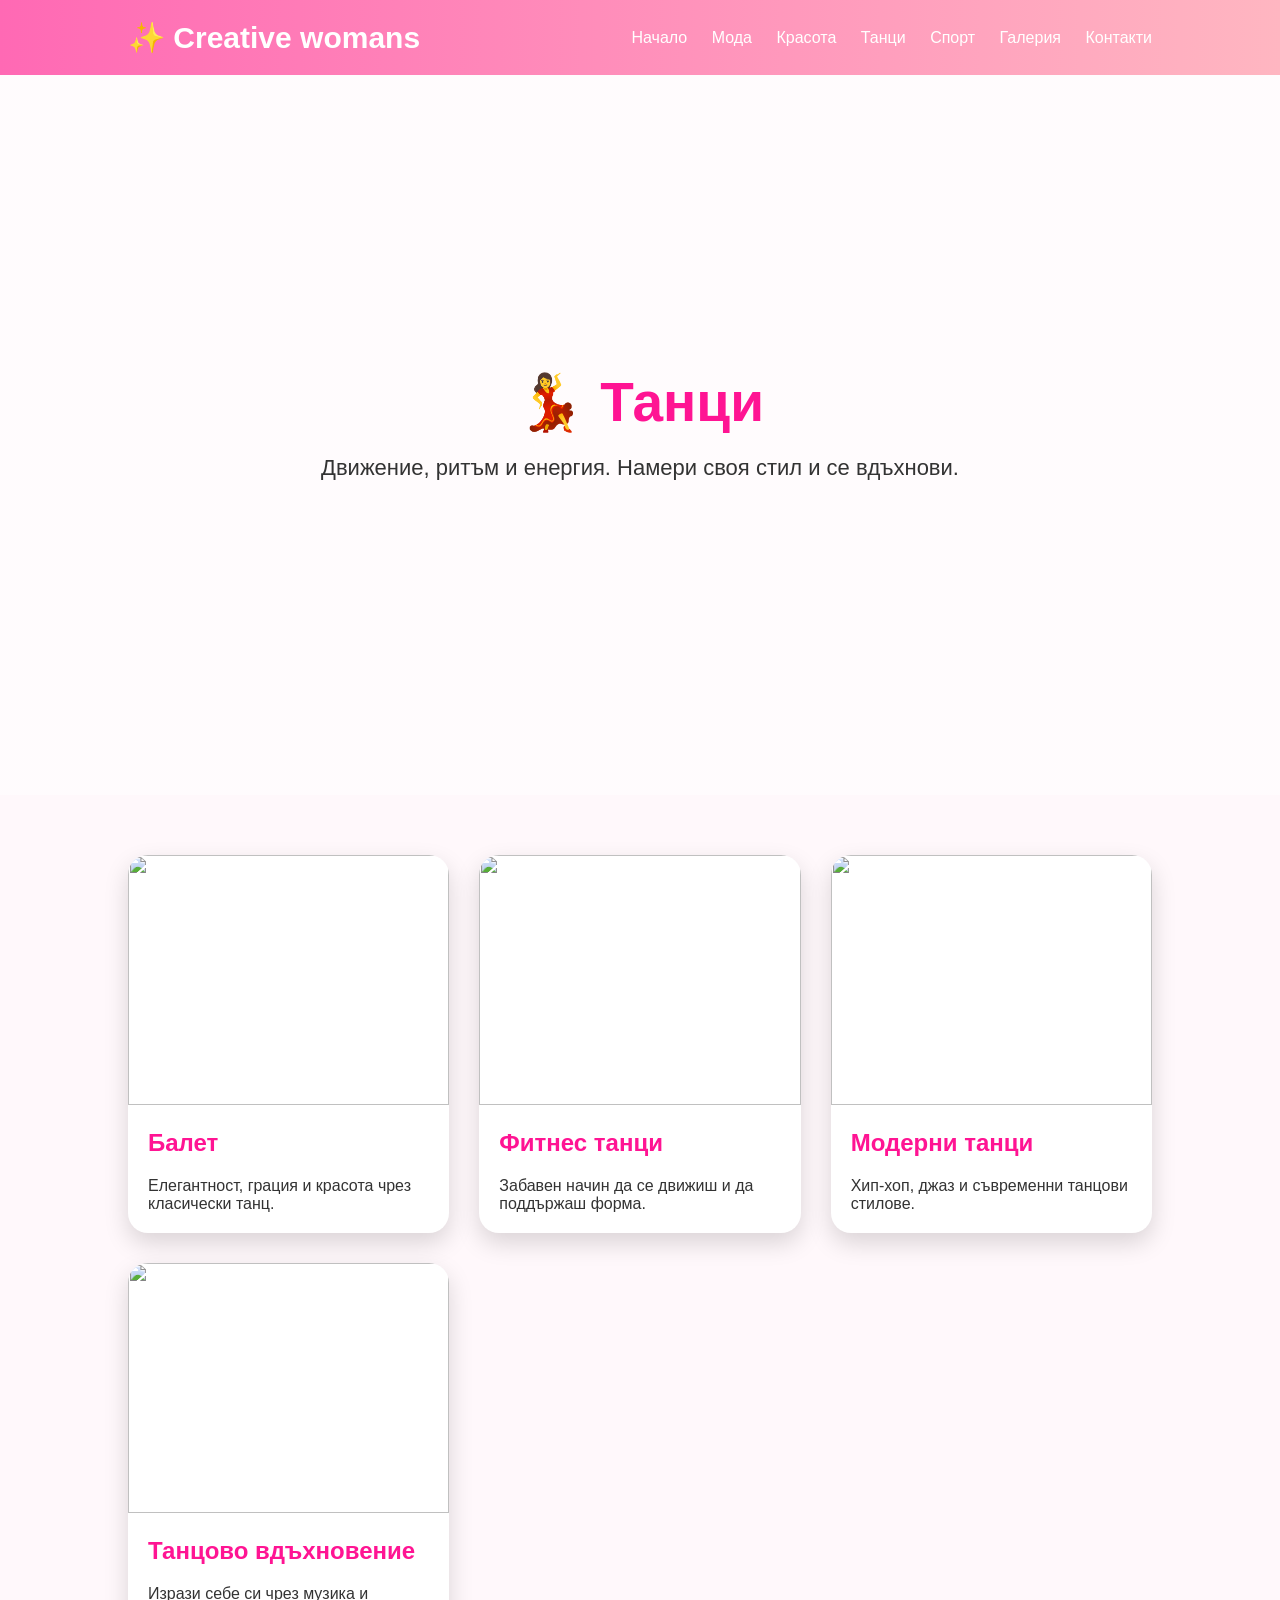
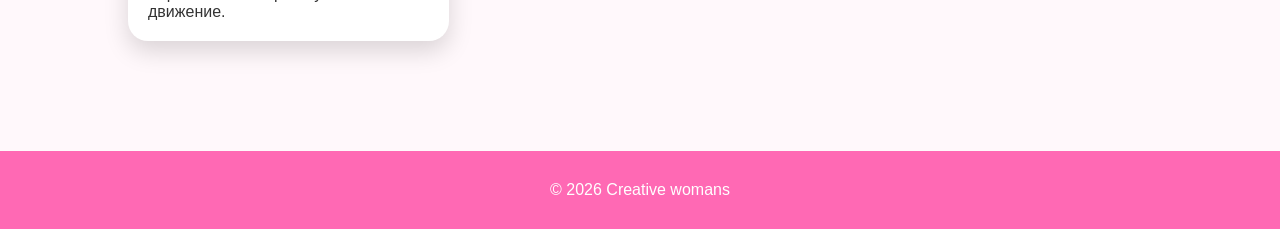
==== dance.html @ 53c62805 "Add initial dance.html file with content and structure" ====
<!DOCTYPE html>
<html lang="bg">

<head>

<meta charset="UTF-8">
<meta name="viewport" content="width=device-width, initial-scale=1.0">

<title>Creative womans | Танци</title>

<link rel="stylesheet" href="css/style.css">

</head>


<body>


<header>

<div class="logo">
✨ Creative womans
</div>


<nav>

<a href="index.html">Начало</a>
<a href="fashion.html">Мода</a>
<a href="beauty.html">Красота</a>
<a href="dance.html">Танци</a>
<a href="sport.html">Спорт</a>
<a href="gallery.html">Галерия</a>
<a href="contact.html">Контакти</a>

</nav>

</header>



<section class="hero">

<h1>💃 Танци</h1>

<p>
Движение, ритъм и енергия. Намери своя стил и се вдъхнови.
</p>

</section>



<section class="cards">


<div class="card">

<img src="https://images.unsplash.com/photo-1508700929628-666bc8bd84ea?w=600">

<h2>Балет</h2>

<p>
Елегантност, грация и красота чрез класически танц.
</p>

</div>



<div class="card">

<img src="https://images.unsplash.com/photo-1518611012118-696072aa579a?w=600">

<h2>Фитнес танци</h2>

<p>
Забавен начин да се движиш и да поддържаш форма.
</p>

</div>



<div class="card">

<img src="https://images.unsplash.com/photo-1547153760-18fc86324498?w=600">

<h2>Модерни танци</h2>

<p>
Хип-хоп, джаз и съвременни танцови стилове.
</p>

</div>



<div class="card">

<img src="https://images.unsplash.com/photo-1524594152303-9fd13543fe6e?w=600">

<h2>Танцово вдъхновение</h2>

<p>
Изрази себе си чрез музика и движение.
</p>

</div>


</section>



<footer>

© 2026 Creative womans

</footer>


</body>

</html>
---- css/style.css ----
*{
    margin:0;
    padding:0;
    box-sizing:border-box;
}

body{
    font-family:'Poppins',sans-serif;
    background:#fff8fb;
    color:#333;
}

header{
    background:linear-gradient(90deg,#ff69b4,#ffb6c1);
    display:flex;
    justify-content:space-between;
    align-items:center;
    padding:20px 10%;
    position:sticky;
    top:0;
    z-index:1000;
}

.logo{
    font-size:30px;
    font-weight:bold;
    color:white;
}

nav a{
    color:white;
    text-decoration:none;
    margin-left:20px;
    font-weight:500;
    transition:.3s;
}

nav a:hover{
    color:gold;
}

.hero{
    height:80vh;
    display:flex;
    flex-direction:column;
    justify-content:center;
    align-items:center;
    text-align:center;
    padding:20px;
    background:linear-gradient(rgba(255,255,255,.5),rgba(255,255,255,.5)),
    url("https://images.unsplash.com/photo-1529139574466-a303027c1d8b?w=1600") center/cover;
}

.hero h1{
    font-size:55px;
    color:#ff1493;
}

.hero p{
    max-width:700px;
    margin:20px;
    font-size:22px;
}

.button{
    background:#ff1493;
    color:white;
    padding:15px 35px;
    border-radius:30px;
    text-decoration:none;
    font-size:18px;
    transition:.3s;
}

.button:hover{
    background:gold;
    color:black;
}

.cards{
    display:grid;
    grid-template-columns:repeat(auto-fit,minmax(250px,1fr));
    gap:30px;
    padding:60px 10%;
}

.card{
    background:white;
    border-radius:20px;
    overflow:hidden;
    box-shadow:0 10px 25px rgba(0,0,0,.15);
    transition:.3s;
}

.card:hover{
    transform:translateY(-10px);
}

.card img{
    width:100%;
    height:250px;
    object-fit:cover;
}

.card h2{
    padding:20px;
    color:#ff1493;
}

.card p{
    padding:0 20px 20px;
}

footer{
    background:#ff69b4;
    color:white;
    text-align:center;
    padding:30px;
    margin-top:50px;
}

@media(max-width:768px){

header{
    flex-direction:column;
}

nav{
    margin-top:15px;
}

nav a{
    display:block;
    margin:10px 0;
}

.hero h1{
    font-size:38px;
}

.hero p{
    font-size:18px;
}

}
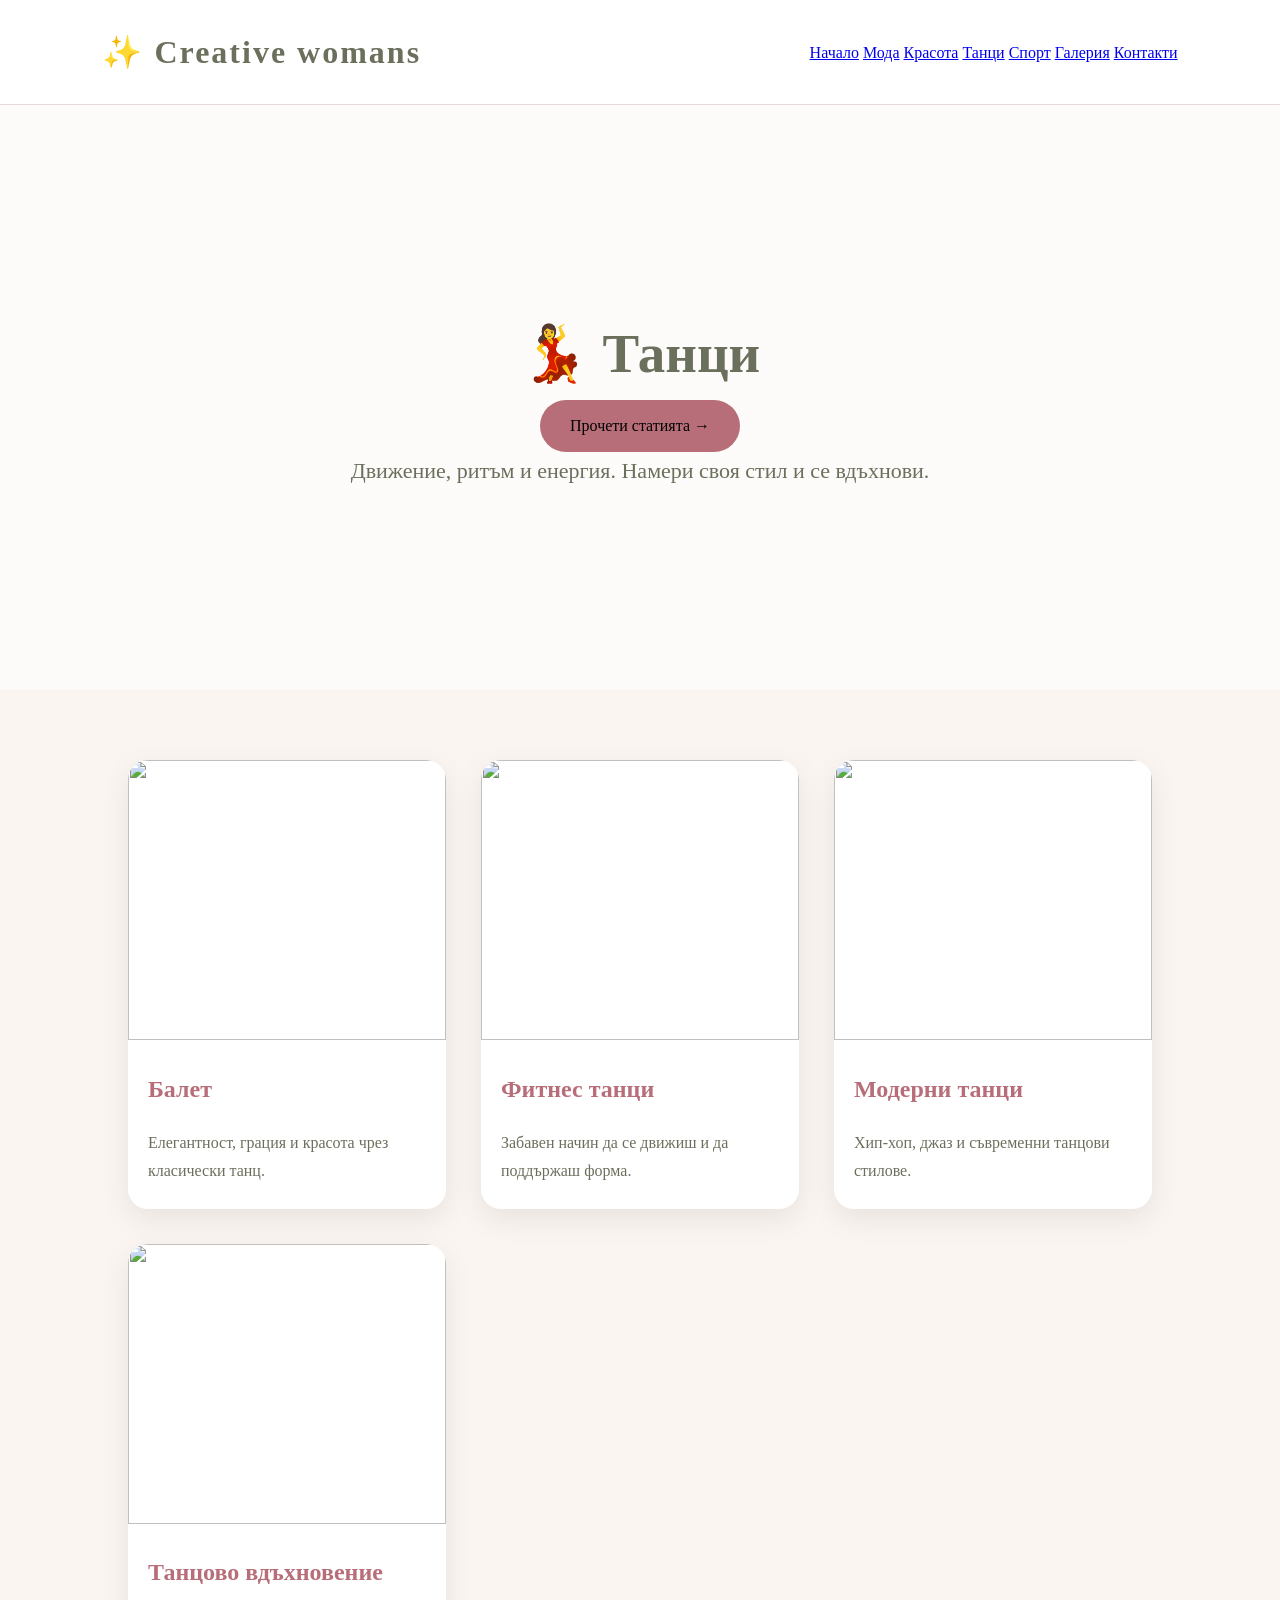
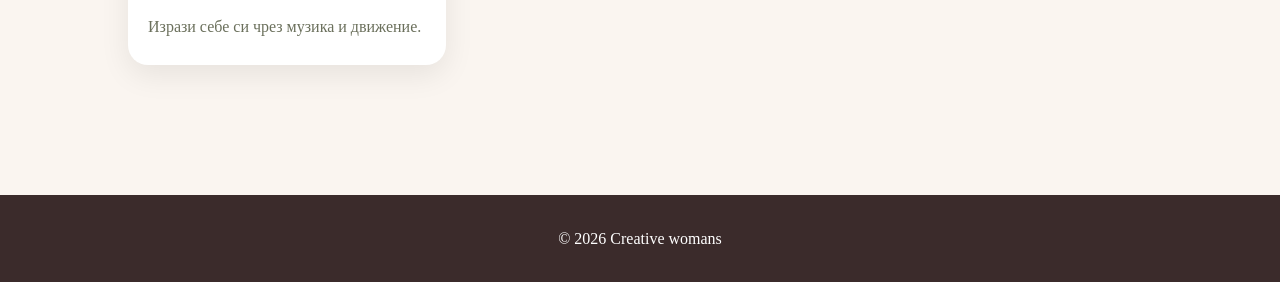
==== commit 56f0bb9d: "Add link to fitness dance article in dance.html" ====
--- a/dance.html
+++ b/dance.html
@@ -42,7 +42,9 @@
 <section class="hero">
 
 <h1>💃 Танци</h1>
-
+<a class="button" href="articles/fitnes-tanci.html">
+Прочети статията →
+</a>
 <p>
 Движение, ритъм и енергия. Намери своя стил и се вдъхнови.
 </p>
--- a/css/style.css
+++ b/css/style.css
@@ -5,141 +5,299 @@
 }
 
 body{
-    font-family:'Poppins',sans-serif;
-    background:#fff8fb;
-    color:#333;
-}
+    font-family: "Georgia", serif;
+    background:#faf5f0;
+    color:#6b705c;
+    line-height:1.7;
+}
+
+
+/* HEADER */
 
 header{
-    background:linear-gradient(90deg,#ff69b4,#ffb6c1);
+    background:#fff;
     display:flex;
     justify-content:space-between;
     align-items:center;
-    padding:20px 10%;
+    padding:25px 8%;
+    border-bottom:1px solid #ead8d8;
     position:sticky;
     top:0;
-    z-index:1000;
-}
+    z-index:100;
+}
+
 
 .logo{
-    font-size:30px;
+    font-size:32px;
     font-weight:bold;
-    color:white;
-}
+    color:#6b705c;
+    letter-spacing:2px;
+}
+}
+
 
 nav a{
-    color:white;
     text-decoration:none;
+    color:#6b705c;
     margin-left:20px;
-    font-weight:500;
-    transition:.3s;
-}
+    font-size:17px;
+}
+
 
 nav a:hover{
-    color:gold;
-}
+    color:#6b705c;
+}
+
+
+
+/* HERO */
 
 .hero{
-    height:80vh;
+
+    min-height:65vh;
     display:flex;
     flex-direction:column;
     justify-content:center;
     align-items:center;
     text-align:center;
-    padding:20px;
-    background:linear-gradient(rgba(255,255,255,.5),rgba(255,255,255,.5)),
-    url("https://images.unsplash.com/photo-1529139574466-a303027c1d8b?w=1600") center/cover;
-}
+
+    background:
+    linear-gradient(
+    rgba(255,255,255,.65),
+    rgba(255,255,255,.65)
+    ),
+    url("https://images.unsplash.com/photo-1487412720507-e7ab37603c6f?w=1600");
+
+    background-size:cover;
+    background-position:center;
+
+    padding:40px;
+
+}
+
 
 .hero h1{
+
     font-size:55px;
-    color:#ff1493;
-}
+    color:#6b705c;
+
+}
+
 
 .hero p{
+
+    font-size:22px;
     max-width:700px;
-    margin:20px;
-    font-size:22px;
-}
-
-.button{
-    background:#ff1493;
-    color:white;
-    padding:15px 35px;
-    border-radius:30px;
-    text-decoration:none;
-    font-size:18px;
-    transition:.3s;
-}
-
-.button:hover{
-    background:gold;
-    color:black;
-}
+
+}
+
+
+
+/* КАРТИ */
 
 .cards{
+
     display:grid;
-    grid-template-columns:repeat(auto-fit,minmax(250px,1fr));
-    gap:30px;
-    padding:60px 10%;
-}
+    grid-template-columns:
+    repeat(auto-fit,minmax(280px,1fr));
+
+    gap:35px;
+
+    padding:70px 10%;
+
+}
+
+
 
 .card{
+
     background:white;
     border-radius:20px;
     overflow:hidden;
-    box-shadow:0 10px 25px rgba(0,0,0,.15);
-    transition:.3s;
-}
-
-.card:hover{
-    transform:translateY(-10px);
-}
+
+    box-shadow:
+    0 10px 30px rgba(0,0,0,.08);
+
+    padding-bottom:25px;
+
+}
+
+
 
 .card img{
+
     width:100%;
-    height:250px;
+    height:280px;
     object-fit:cover;
-}
+
+}
+
 
 .card h2{
+
     padding:20px;
-    color:#ff1493;
-}
+    color:#b76e79;
+
+}
+
 
 .card p{
-    padding:0 20px 20px;
-}
+
+    padding:0 20px;
+
+}
+
+
+
+/* СТАТИИ */
+
+.article-page{
+
+    max-width:900px;
+    margin:60px auto;
+    background:white;
+    padding:40px;
+    border-radius:25px;
+
+    box-shadow:
+    0 10px 30px rgba(0,0,0,.08);
+
+}
+
+
+
+.article-image{
+
+    width:100%;
+    border-radius:20px;
+    margin-bottom:30px;
+
+}
+
+
+
+.article-page h1{
+
+    color:#6b705c;
+    font-size:45px;
+    margin-bottom:20px;
+
+}
+
+
+.article-page h2{
+
+   color:#6b705c;
+    margin-top:35px;
+
+}
+
+
+.article-page p{
+
+    font-size:19px;
+    margin-top:15px;
+
+}
+
+
+.article-info{
+
+   color:#6b705c;
+    margin-bottom:25px;
+
+}
+
+
+
+/* БУТОНИ */
+
+.button{
+
+    display:inline-block;
+    background:#b76e79;
+    color:black;
+
+    padding:12px 30px;
+
+    border-radius:30px;
+
+    text-decoration:none;
+
+}
+
+
+
+.button:hover{
+
+    background:#8f5963;
+
+}
+
+
+
+/* FOOTER */
 
 footer{
-    background:#ff69b4;
+
+    background:#3b2b2b;
     color:white;
+
     text-align:center;
+
     padding:30px;
-    margin-top:50px;
-}
+
+    margin-top:60px;
+
+}
+
+
+
+/* ТЕЛЕФОН */
 
 @media(max-width:768px){
 
 header{
+
     flex-direction:column;
-}
+
+}
+
 
 nav{
-    margin-top:15px;
-}
+
+    margin-top:20px;
+
+}
+
 
 nav a{
+
     display:block;
-    margin:10px 0;
-}
+    margin:10px;
+
+}
+
 
 .hero h1{
-    font-size:38px;
-}
-
-.hero p{
-    font-size:18px;
-}
-
-}
+
+    font-size:35px;
+
+}
+
+
+.article-page{
+
+    margin:20px;
+    padding:25px;
+
+}
+
+
+.article-page h1{
+
+    font-size:32px;
+
+}
+
+}
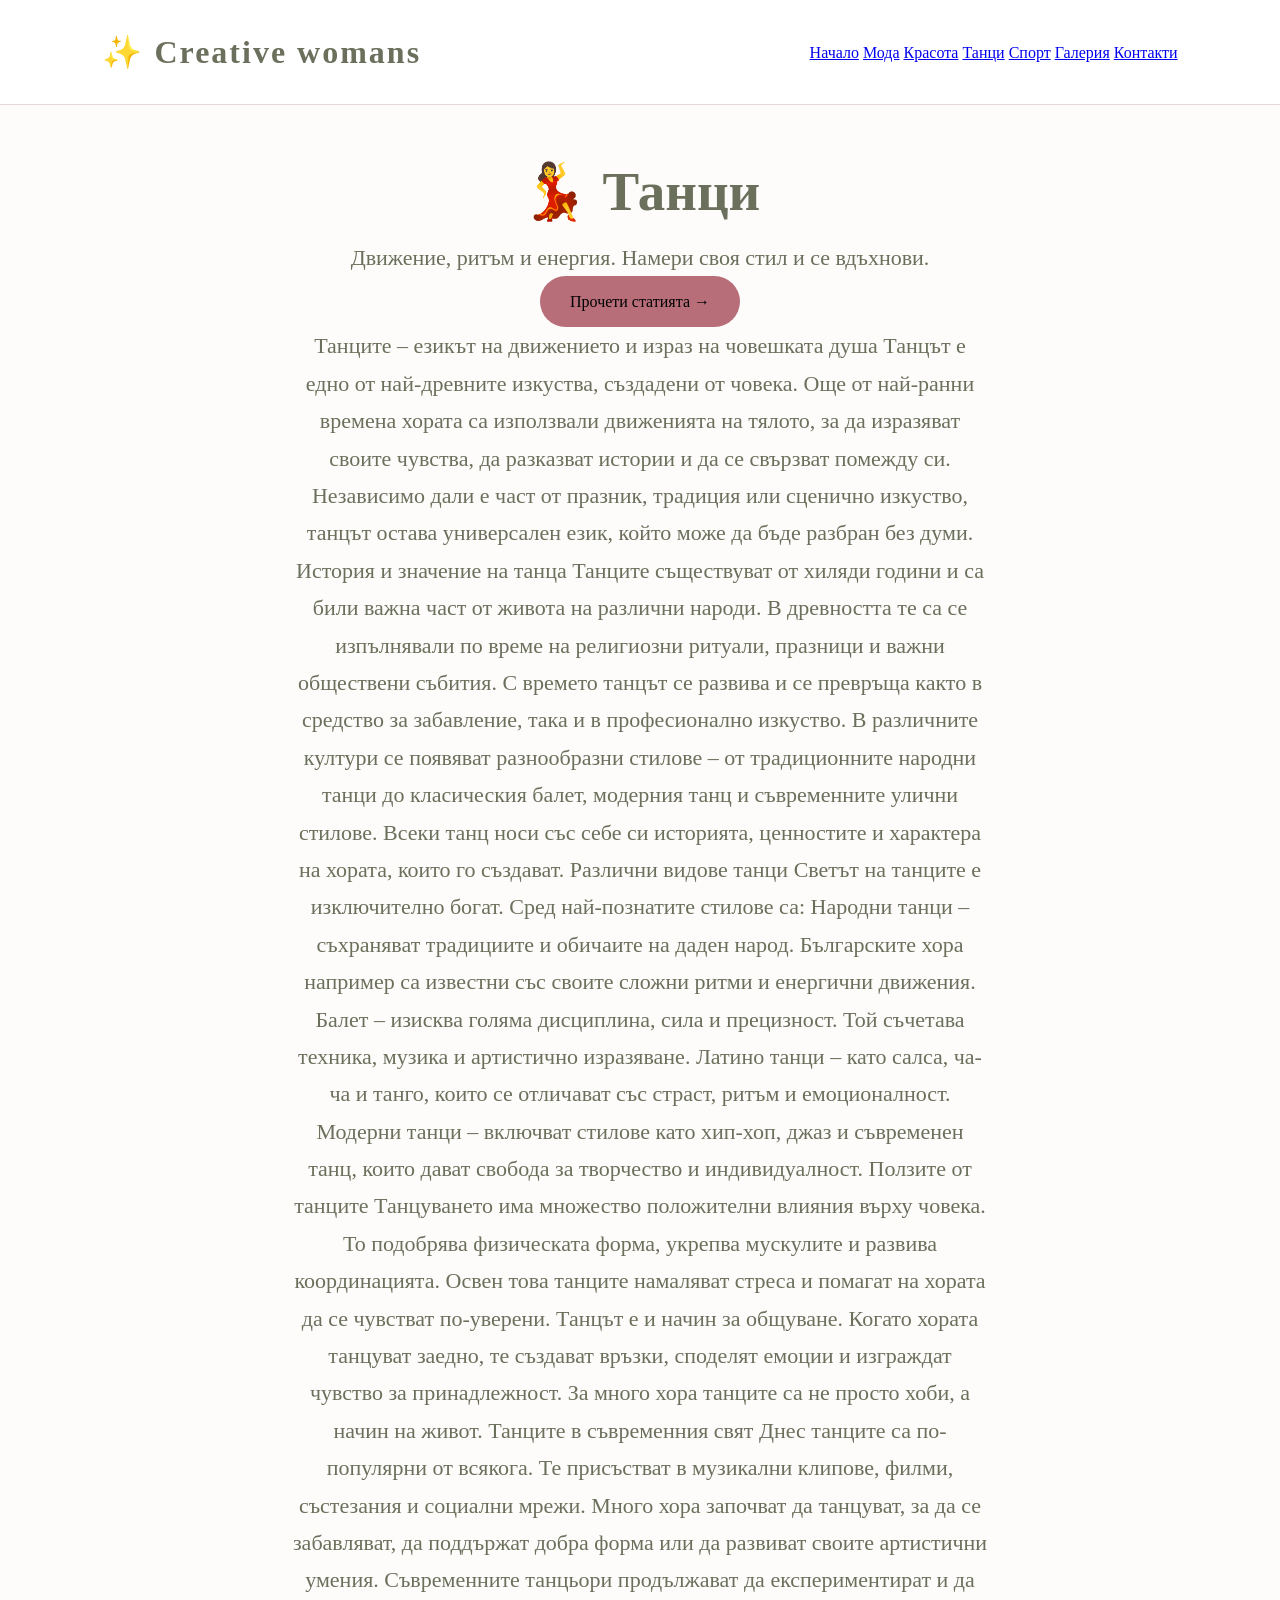
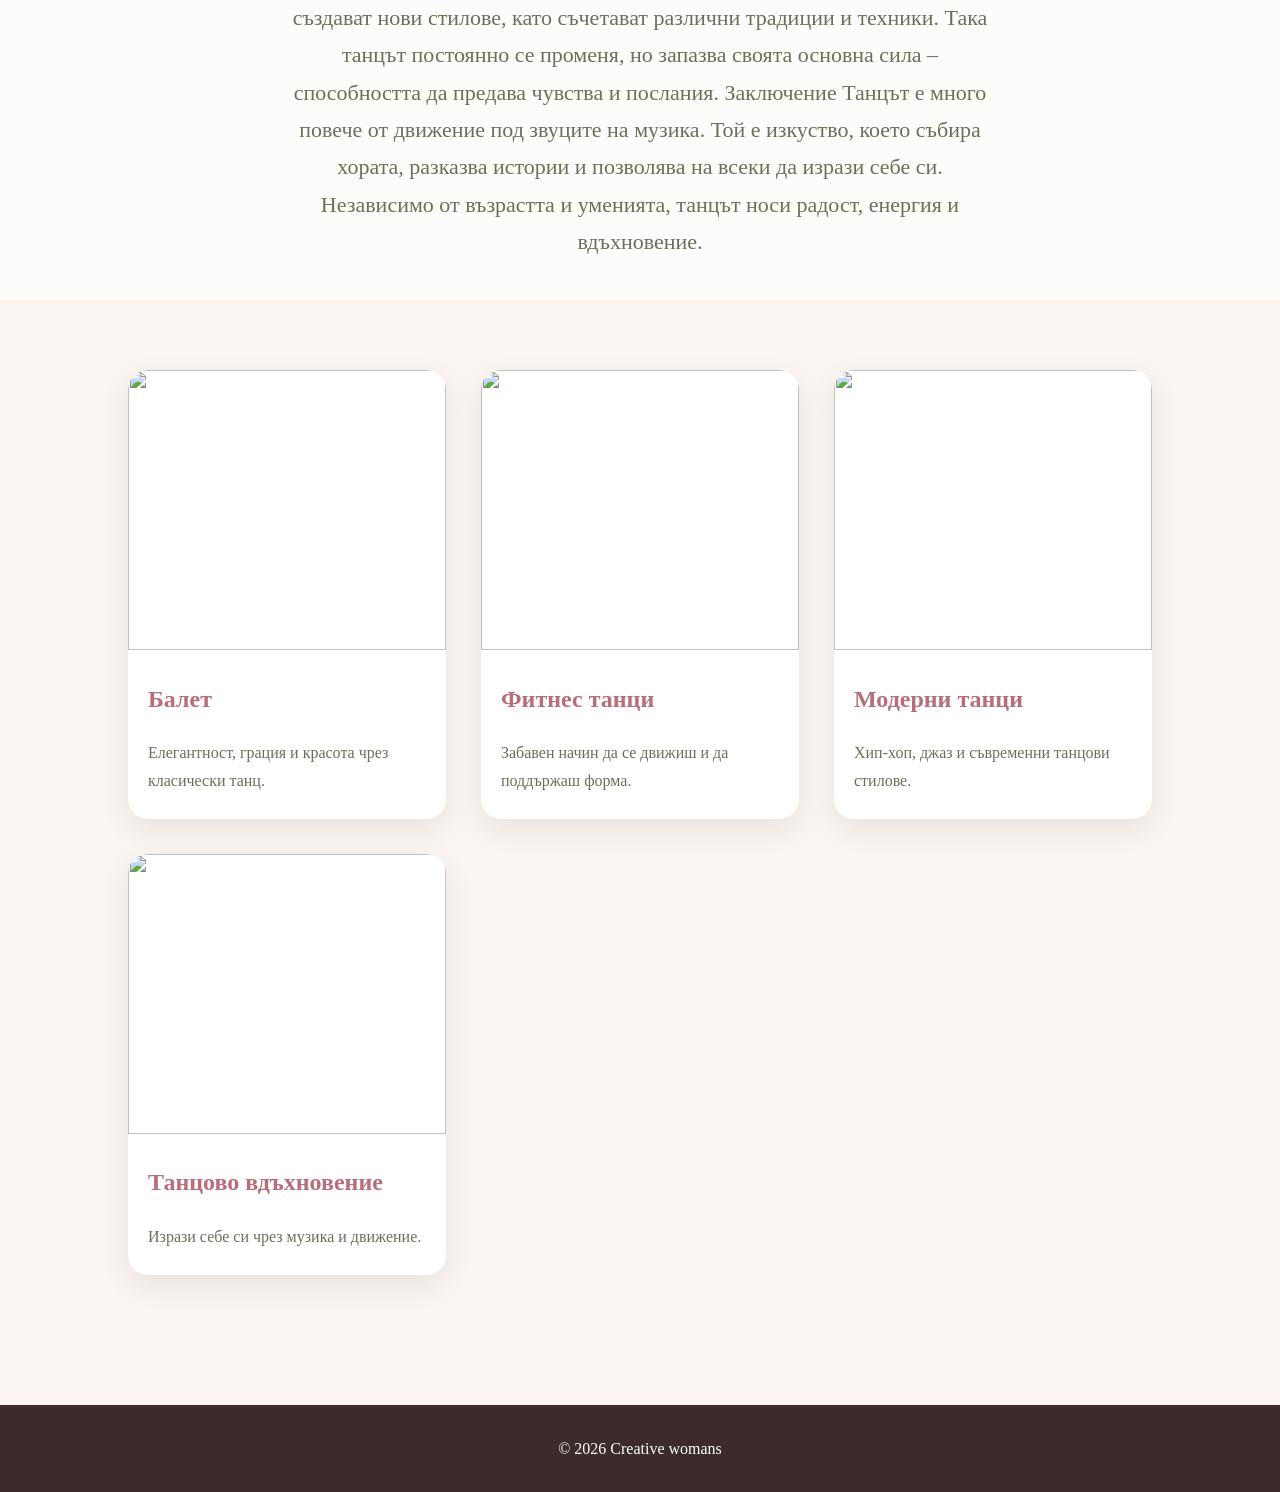
==== commit 1dd08253: "Enhance dance.html with comprehensive dance content Added detailed information about dance, its hist" ====
--- a/dance.html
+++ b/dance.html
@@ -42,13 +42,47 @@
 <section class="hero">
 
 <h1>💃 Танци</h1>
+  
+
+<p>
+Движение, ритъм и енергия. Намери своя стил и се вдъхнови.
+</p>
 <a class="button" href="articles/fitnes-tanci.html">
 Прочети статията →
 </a>
-<p>
-Движение, ритъм и енергия. Намери своя стил и се вдъхнови.
-</p>
+  <p>Танците – езикът на движението и израз на човешката душа
 
+Танцът е едно от най-древните изкуства, създадени от човека. Още от най-ранни времена хората са използвали движенията на тялото, за да изразяват своите чувства, да разказват истории и да се свързват помежду си. Независимо дали е част от празник, традиция или сценично изкуство, танцът остава универсален език, който може да бъде разбран без думи.
+
+История и значение на танца
+
+Танците съществуват от хиляди години и са били важна част от живота на различни народи. В древността те са се изпълнявали по време на религиозни ритуали, празници и важни обществени събития. С времето танцът се развива и се превръща както в средство за забавление, така и в професионално изкуство.
+
+В различните култури се появяват разнообразни стилове – от традиционните народни танци до класическия балет, модерния танц и съвременните улични стилове. Всеки танц носи със себе си историята, ценностите и характера на хората, които го създават.
+
+Различни видове танци
+
+Светът на танците е изключително богат. Сред най-познатите стилове са:
+
+Народни танци – съхраняват традициите и обичаите на даден народ. Българските хора например са известни със своите сложни ритми и енергични движения.
+Балет – изисква голяма дисциплина, сила и прецизност. Той съчетава техника, музика и артистично изразяване.
+Латино танци – като салса, ча-ча и танго, които се отличават със страст, ритъм и емоционалност.
+Модерни танци – включват стилове като хип-хоп, джаз и съвременен танц, които дават свобода за творчество и индивидуалност.
+Ползите от танците
+
+Танцуването има множество положителни влияния върху човека. То подобрява физическата форма, укрепва мускулите и развива координацията. Освен това танците намаляват стреса и помагат на хората да се чувстват по-уверени.
+
+Танцът е и начин за общуване. Когато хората танцуват заедно, те създават връзки, споделят емоции и изграждат чувство за принадлежност. За много хора танците са не просто хоби, а начин на живот.
+
+Танците в съвременния свят
+
+Днес танците са по-популярни от всякога. Те присъстват в музикални клипове, филми, състезания и социални мрежи. Много хора започват да танцуват, за да се забавляват, да поддържат добра форма или да развиват своите артистични умения.
+
+Съвременните танцьори продължават да експериментират и да създават нови стилове, като съчетават различни традиции и техники. Така танцът постоянно се променя, но запазва своята основна сила – способността да предава чувства и послания.
+
+Заключение
+
+Танцът е много повече от движение под звуците на музика. Той е изкуство, което събира хората, разказва истории и позволява на всеки да изрази себе си. Независимо от възрастта и уменията, танцът носи радост, енергия и вдъхновение.</p>
 </section>
 
 
